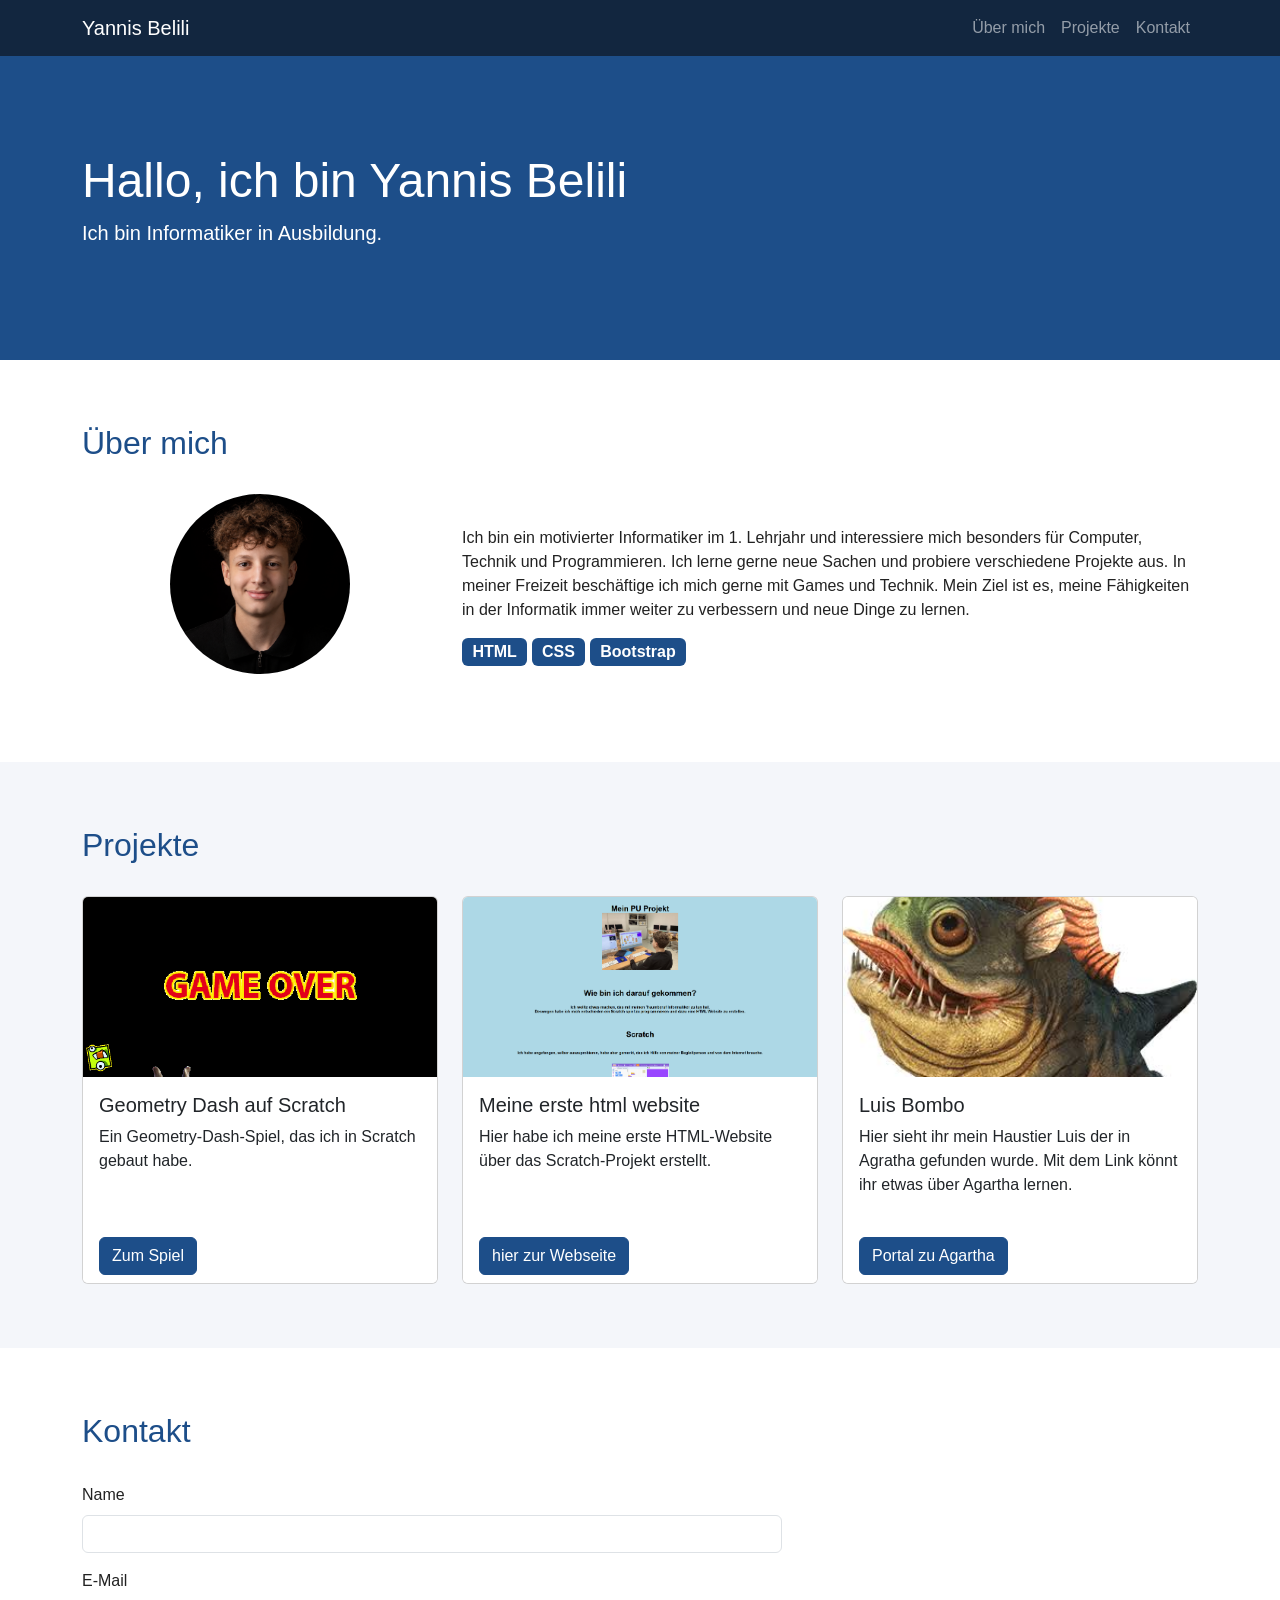
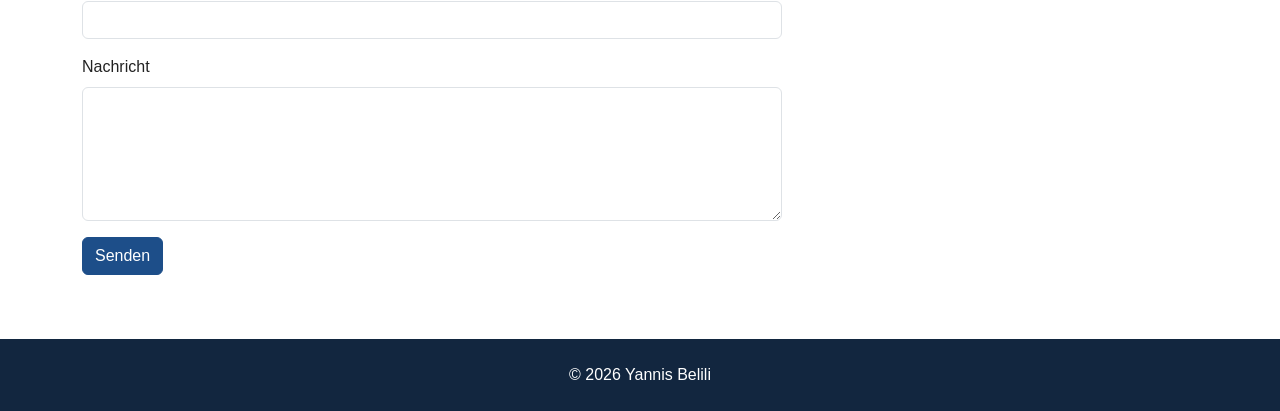
==== website.html @ b558b3c4 "first commit" ====
<!DOCTYPE html>
<html lang="de">
<head>
  <meta charset="UTF-8">
  <meta name="viewport" content="width=device-width, initial-scale=1">
  <title>Portfolio von Yannis Belili</title>
  <link rel="icon" type="image/png" href="icon.png">
  <link href="https://cdn.jsdelivr.net/npm/bootstrap@5.3.3/dist/css/bootstrap.min.css" rel="stylesheet">
  <link rel="stylesheet" href="website.css">
</head>
<body>

  <a class="visually-hidden-focusable" href="#inhalt">Zum Inhalt springen</a>

  <!-- Navigation -->
  <nav class="navbar navbar-expand-md navbar-dunkel" data-bs-theme="dark">
    <div class="container">
      <a class="navbar-brand" href="#start">Yannis Belili</a>
      <button class="navbar-toggler" type="button" data-bs-toggle="collapse" data-bs-target="#menue" aria-label="Menü öffnen oder schliessen">
        <span class="navbar-toggler-icon"></span>
      </button>
      <div class="collapse navbar-collapse" id="menue">
        <ul class="navbar-nav ms-auto">
          <li class="nav-item"><a class="nav-link" href="#ueber-mich">Über mich</a></li>
          <li class="nav-item"><a class="nav-link" href="#projekte">Projekte</a></li>
          <li class="nav-item"><a class="nav-link" href="#kontakt">Kontakt</a></li>
        </ul>
      </div>
    </div>
  </nav>

  <main id="inhalt">

    <!-- Start -->
    <section id="start" class="startbereich">
      <div class="container">
        <h1>Hallo, ich bin Yannis Belili</h1>
        <p class="lead">Ich bin Informatiker in Ausbildung.</p>
      </div>
    </section>

    <!-- Über mich -->
    <section id="ueber-mich" class="abschnitt">
      <div class="container">
        <h2>Über mich</h2>
        <div class="row align-items-center">
          <div class="col-md-4 text-center mb-4">
            <img src="bilder/yannis.png" class="profilbild" alt="Foto Yannis">
          </div>
          <div class="col-md-8">
            <p>Ich bin ein motivierter Informatiker im 1. Lehrjahr und interessiere mich besonders für Computer, Technik und Programmieren.
               Ich lerne gerne neue Sachen und probiere verschiedene Projekte aus.
               In meiner Freizeit beschäftige ich mich gerne mit Games und Technik.
               Mein Ziel ist es, meine Fähigkeiten in der Informatik immer weiter zu verbessern und neue Dinge zu lernen.</p>
            <span class="badge fertigkeit">HTML</span>
            <span class="badge fertigkeit">CSS</span>
            <span class="badge fertigkeit">Bootstrap</span>
          </div>
        </div>
      </div>
    </section>

    <!-- Projekte -->
    <section id="projekte" class="abschnitt abschnitt-hell">
      <div class="container">
        <h2>Projekte</h2>
        <div class="row g-4">

          <div class="col-md-6 col-lg-4">
            <div class="card h-100">
              <img src="bilder/Bildg.png" class="card-img-top projekt-bild" alt="Geometry Dash auf Scratch">
              <div class="card-body">
                <h3 class="h5">Geometry Dash auf Scratch</h3>
                <p>Ein Geometry-Dash-Spiel, das ich in Scratch gebaut habe.</p>
              </div>
              <div class="card-footer">
                <a href="https://scratch.mit.edu/projects/1275040386/" target="_blank" rel="noopener" class="btn btn-primary">Zum Spiel</a>
              </div>
            </div>
          </div>

          <div class="col-md-6 col-lg-4">
            <div class="card h-100">
              <img src="bilder/bildhtml.png" class="card-img-top projekt-bild" alt="html website">
              <div class="card-body">
                <h3 class="h5">Meine erste html website</h3>
                <p>Hier habe ich meine erste HTML-Website über das Scratch-Projekt erstellt.</p>
              </div>
              <div class="card-footer">
                <a href="https://spa.sekundarschule-seuzach.ch/yannis/" target="_blank" rel="noopener" class="btn btn-primary">hier zur Webseite</a>
              </div>
            </div>
          </div>

          <div class="col-md-6 col-lg-4">
            <div class="card h-100">
              <img src="bilder/ark.png" class="card-img-top projekt-bild" alt="ark Haustier">
              <div class="card-body">
                <h3 class="h5">Luis Bombo</h3>
                <p>Hier sieht ihr mein Haustier Luis der in Agratha gefunden wurde. Mit dem Link könnt ihr etwas über Agartha lernen.</p>
              </div>
              <div class="card-footer">
                <a href="https://en.wikipedia.org/wiki/Agartha" target="_blank" rel="noopener" class="btn btn-primary">Portal zu Agartha</a>
              </div>
            </div>
          </div>

        </div>
      </div>
    </section>

    <!-- Kontakt -->
    <section id="kontakt" class="abschnitt">
      <div class="container">
        <h2>Kontakt</h2>
        <form action="#" method="post" class="formular">
          <div class="mb-3">
            <label for="name" class="form-label">Name</label>
            <input type="text" class="form-control" id="name" name="name" required>
          </div>
          <div class="mb-3">
            <label for="email" class="form-label">E-Mail</label>
            <input type="email" class="form-control" id="email" name="email" required>
          </div>
          <div class="mb-3">
            <label for="nachricht" class="form-label">Nachricht</label>
            <textarea class="form-control" id="nachricht" name="nachricht" rows="5" required></textarea>
          </div>
          <button type="submit" class="btn btn-primary">Senden</button>
        </form>
      </div>
    </section>

  </main>

  <footer class="fusszeile">
    <p>&copy; 2026 Yannis Belili</p>
  </footer>

  <script src="https://cdn.jsdelivr.net/npm/bootstrap@5.3.3/dist/js/bootstrap.bundle.min.js"></script>
</body>
</html>
---- website.css ----
body {
  font-family: Arial, Helvetica, sans-serif;
  color: #222;
}

h2 {
  color: #1d4e89;
  margin-bottom: 2rem;
}

.navbar-dunkel {
  background-color: #12263f;
}

.startbereich {
  background-color: #1d4e89;
  color: white;
  padding: 6rem 0;
}

.startbereich h1 {
  font-size: 3rem;
}

.abschnitt {
  padding: 4rem 0;
}

.abschnitt-hell {
  background-color: #f4f6fa;
}

.profilbild {
  width: 180px;
  height: 180px;
  border-radius: 50%;
  object-fit: cover;
}

.fertigkeit {
  background-color: #1d4e89;
  font-size: 1rem;
}

.projekt-bild {
  height: 180px;
  object-fit: cover;
}

.card-footer {
  background-color: white;
  border-top: none;
}

.formular {
  max-width: 700px;
}

.btn-primary {
  background-color: #1d4e89;
  border-color: #1d4e89;
}

.btn-primary:hover {
  background-color: #12263f;
  border-color: #12263f;
}

a:focus,
button:focus,
input:focus,
textarea:focus {
  outline: 3px solid #f2c14e;
  outline-offset: 2px;
}

.fusszeile {
  background-color: #12263f;
  color: white;
  text-align: center;
  padding: 1.5rem 0;
}

.fusszeile p {
  margin: 0;
}
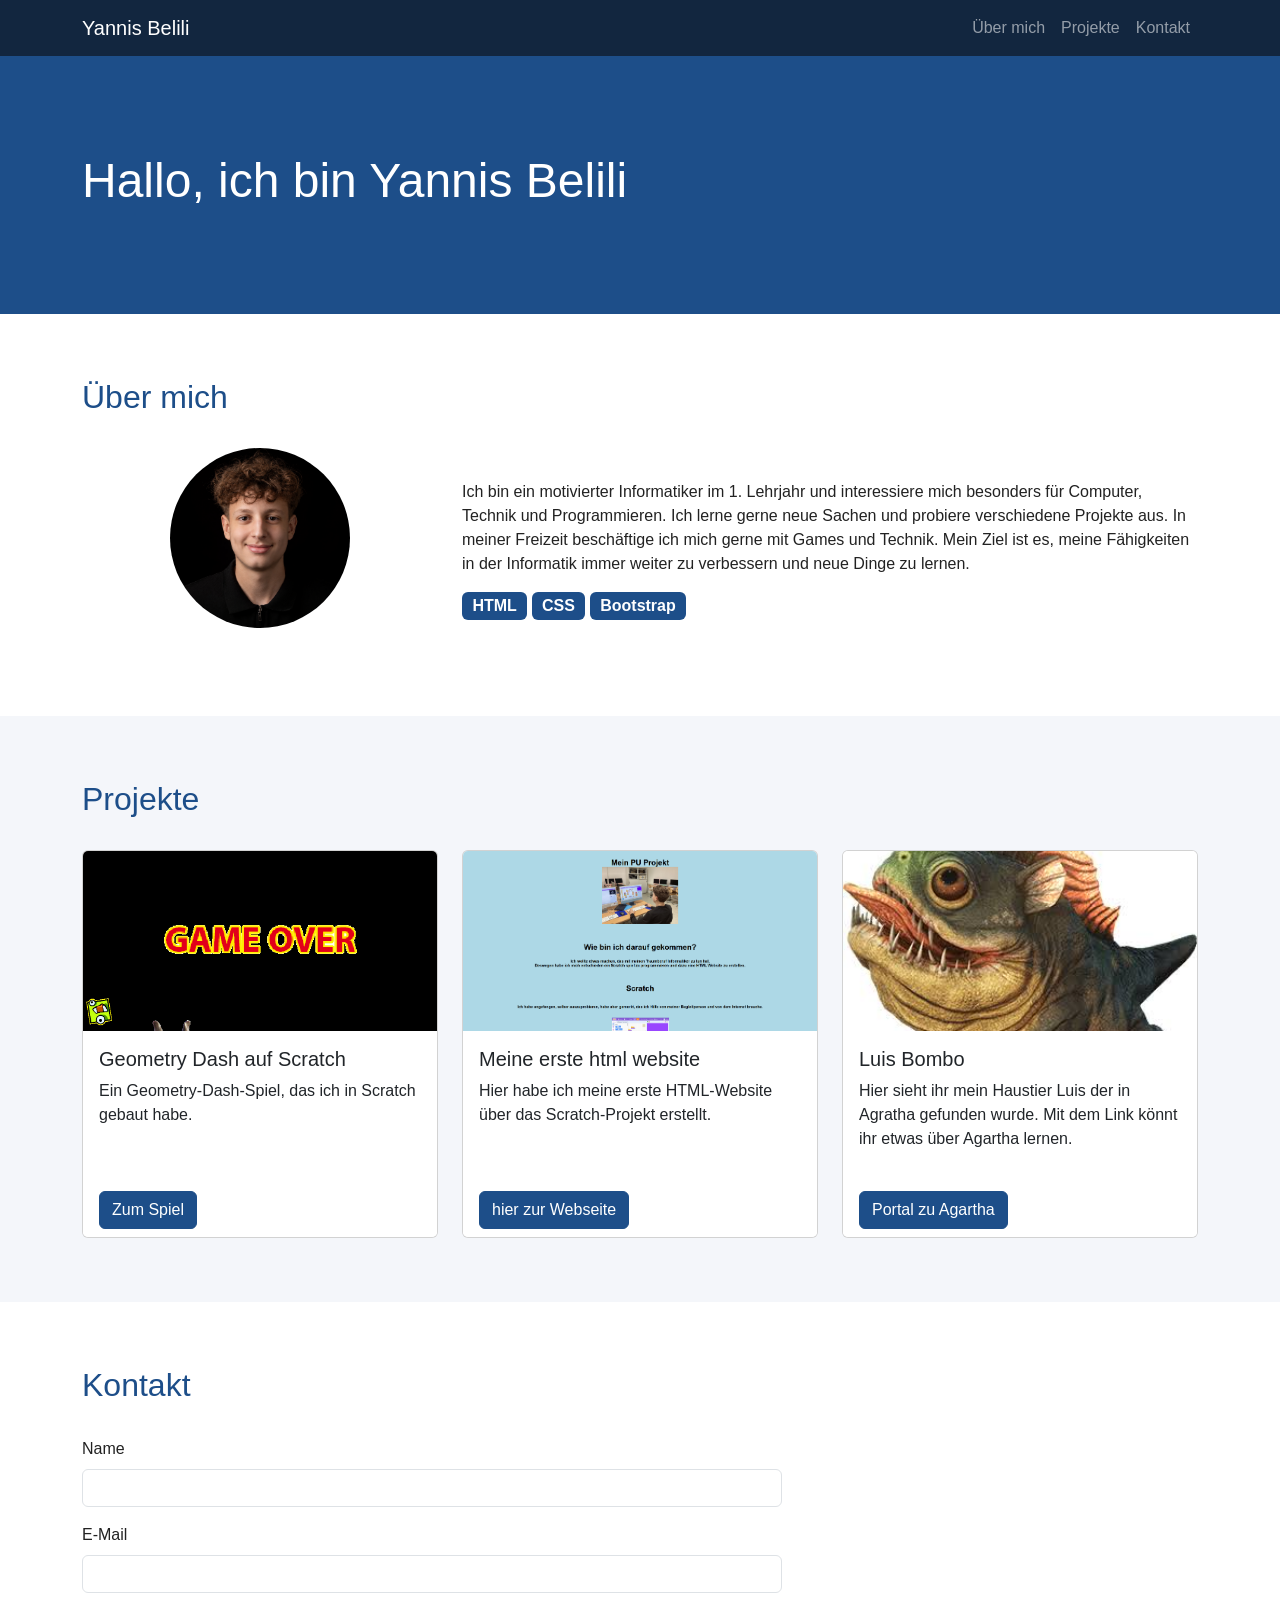
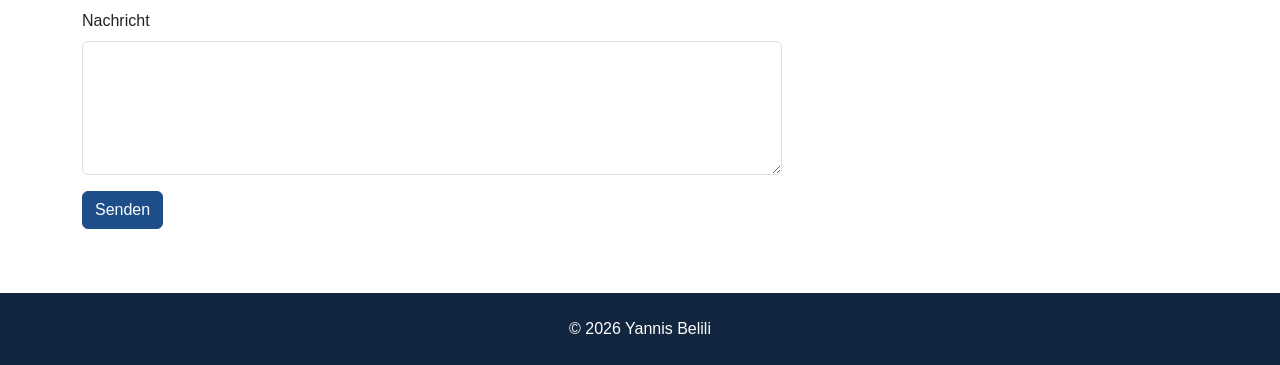
==== commit 27c4b2d7: "final version finished" ====
--- a/website.html
+++ b/website.html
@@ -12,7 +12,7 @@
 
   <a class="visually-hidden-focusable" href="#inhalt">Zum Inhalt springen</a>
 
-  <!-- Navigation -->
+  
   <nav class="navbar navbar-expand-md navbar-dunkel" data-bs-theme="dark">
     <div class="container">
       <a class="navbar-brand" href="#start">Yannis Belili</a>
@@ -28,18 +28,14 @@
       </div>
     </div>
   </nav>
-
   <main id="inhalt">
 
-    <!-- Start -->
+   
     <section id="start" class="startbereich">
       <div class="container">
         <h1>Hallo, ich bin Yannis Belili</h1>
-        <p class="lead">Ich bin Informatiker in Ausbildung.</p>
       </div>
     </section>
-
-    <!-- Über mich -->
     <section id="ueber-mich" class="abschnitt">
       <div class="container">
         <h2>Über mich</h2>
@@ -59,9 +55,7 @@
         </div>
       </div>
     </section>
-
-    <!-- Projekte -->
-    <section id="projekte" class="abschnitt abschnitt-hell">
+      <section id="projekte" class="abschnitt abschnitt-hell">
       <div class="container">
         <h2>Projekte</h2>
         <div class="row g-4">
@@ -78,7 +72,6 @@
               </div>
             </div>
           </div>
-
           <div class="col-md-6 col-lg-4">
             <div class="card h-100">
               <img src="bilder/bildhtml.png" class="card-img-top projekt-bild" alt="html website">
@@ -91,7 +84,6 @@
               </div>
             </div>
           </div>
-
           <div class="col-md-6 col-lg-4">
             <div class="card h-100">
               <img src="bilder/ark.png" class="card-img-top projekt-bild" alt="ark Haustier">
@@ -108,8 +100,7 @@
         </div>
       </div>
     </section>
-
-    <!-- Kontakt -->
+    
     <section id="kontakt" class="abschnitt">
       <div class="container">
         <h2>Kontakt</h2>
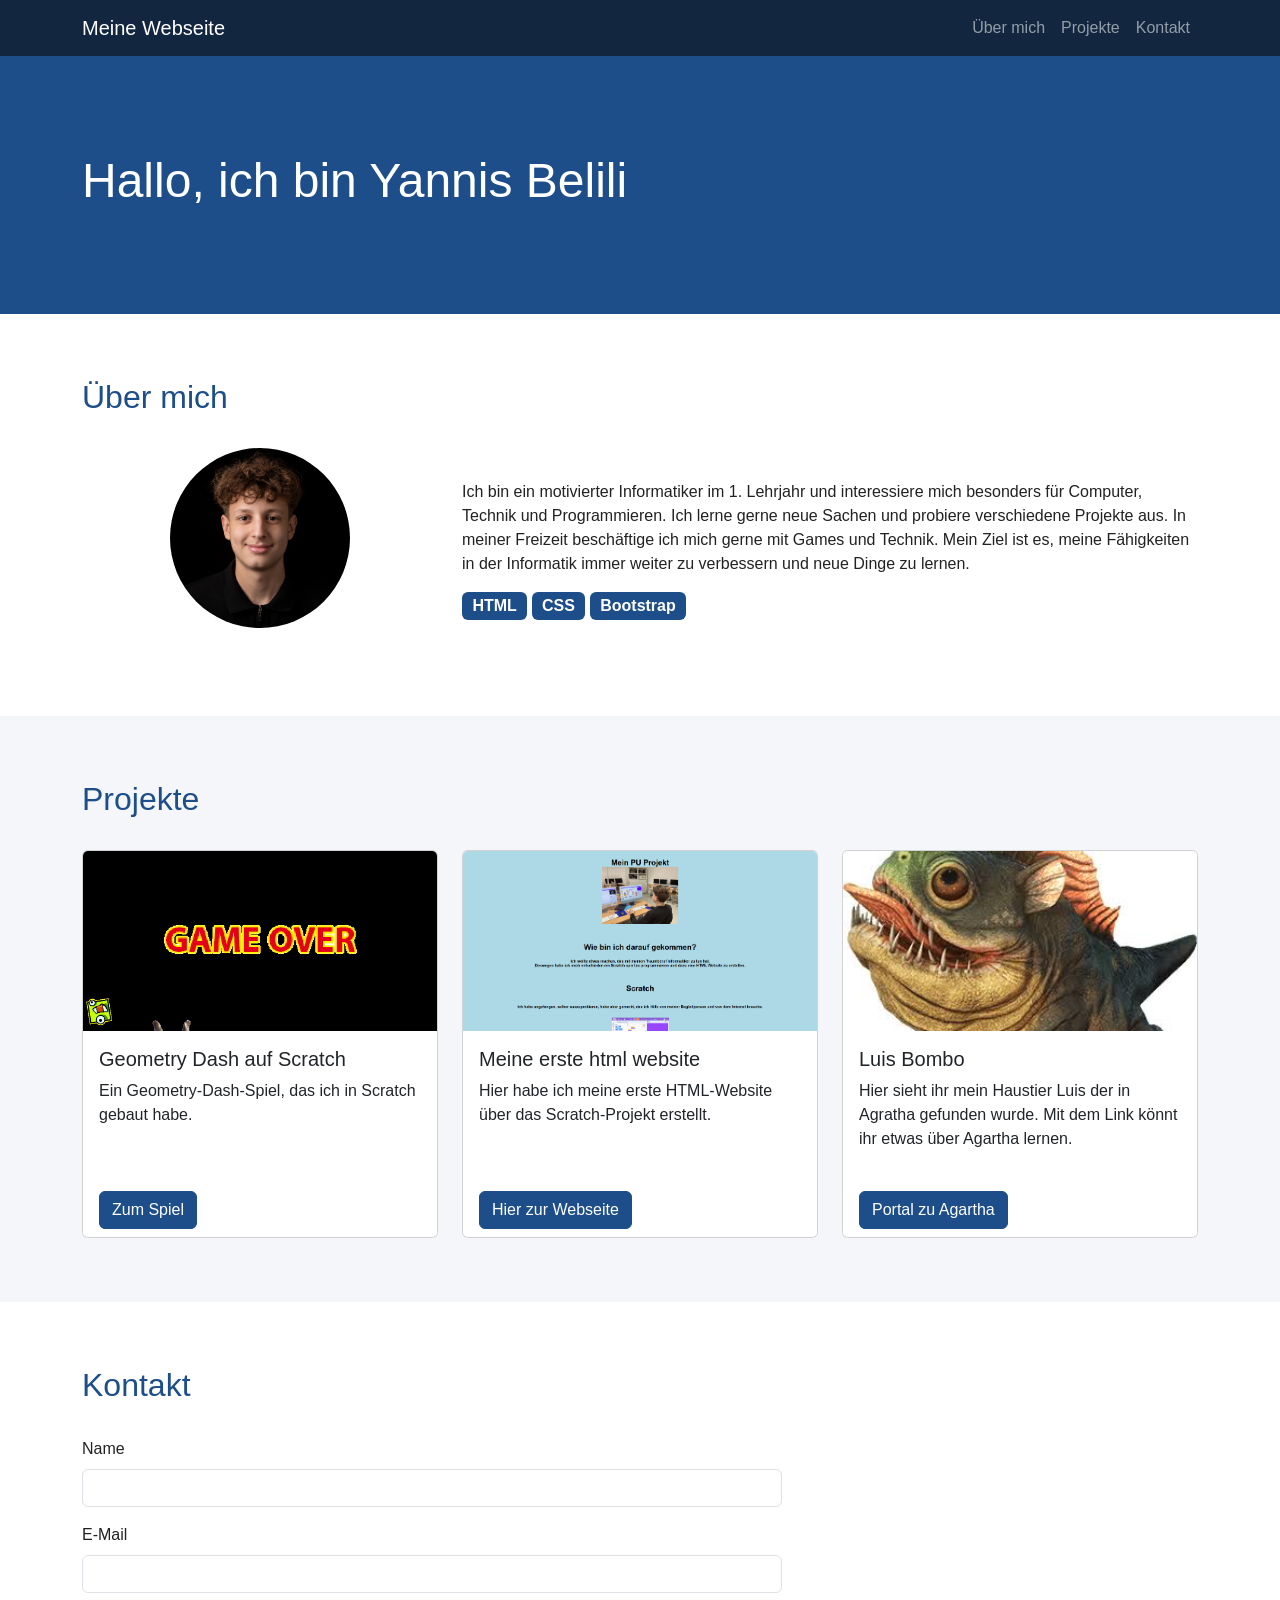
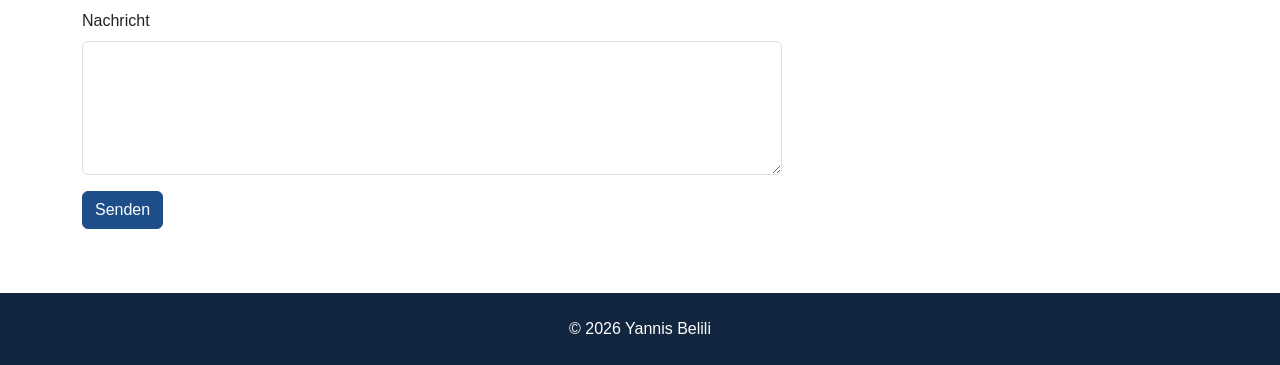
==== commit b28a27dc: "sticky navbar added" ====
--- a/website.html
+++ b/website.html
@@ -13,21 +13,21 @@
   <a class="visually-hidden-focusable" href="#inhalt">Zum Inhalt springen</a>
 
   
-  <nav class="navbar navbar-expand-md navbar-dunkel" data-bs-theme="dark">
-    <div class="container">
-      <a class="navbar-brand" href="#start">Yannis Belili</a>
-      <button class="navbar-toggler" type="button" data-bs-toggle="collapse" data-bs-target="#menue" aria-label="Menü öffnen oder schliessen">
-        <span class="navbar-toggler-icon"></span>
-      </button>
-      <div class="collapse navbar-collapse" id="menue">
-        <ul class="navbar-nav ms-auto">
-          <li class="nav-item"><a class="nav-link" href="#ueber-mich">Über mich</a></li>
-          <li class="nav-item"><a class="nav-link" href="#projekte">Projekte</a></li>
-          <li class="nav-item"><a class="nav-link" href="#kontakt">Kontakt</a></li>
-        </ul>
-      </div>
+  <nav class="navbar navbar-expand-md navbar-dunkel sticky-top" data-bs-theme="dark">
+  <div class="container">
+    <a class="navbar-brand" href="#start">Meine Webseite</a>
+    <button class="navbar-toggler" type="button" data-bs-toggle="collapse" data-bs-target="#menue" aria-controls="menue" aria-expanded="false" aria-label="Menü öffnen oder schliessen">
+      <span class="navbar-toggler-icon"></span>
+    </button>
+    <div class="collapse navbar-collapse" id="menue">
+      <ul class="navbar-nav ms-auto">
+        <li class="nav-item"><a class="nav-link" href="#ueber-mich">Über mich</a></li>
+        <li class="nav-item"><a class="nav-link" href="#projekte">Projekte</a></li>
+        <li class="nav-item"><a class="nav-link" href="#kontakt">Kontakt</a></li>
+      </ul>
     </div>
-  </nav>
+  </div>
+</nav>
   <main id="inhalt">
 
    
@@ -80,7 +80,7 @@
                 <p>Hier habe ich meine erste HTML-Website über das Scratch-Projekt erstellt.</p>
               </div>
               <div class="card-footer">
-                <a href="https://spa.sekundarschule-seuzach.ch/yannis/" target="_blank" rel="noopener" class="btn btn-primary">hier zur Webseite</a>
+                <a href="https://spa.sekundarschule-seuzach.ch/yannis/" target="_blank" rel="noopener" class="btn btn-primary">Hier zur Webseite</a>
               </div>
             </div>
           </div>
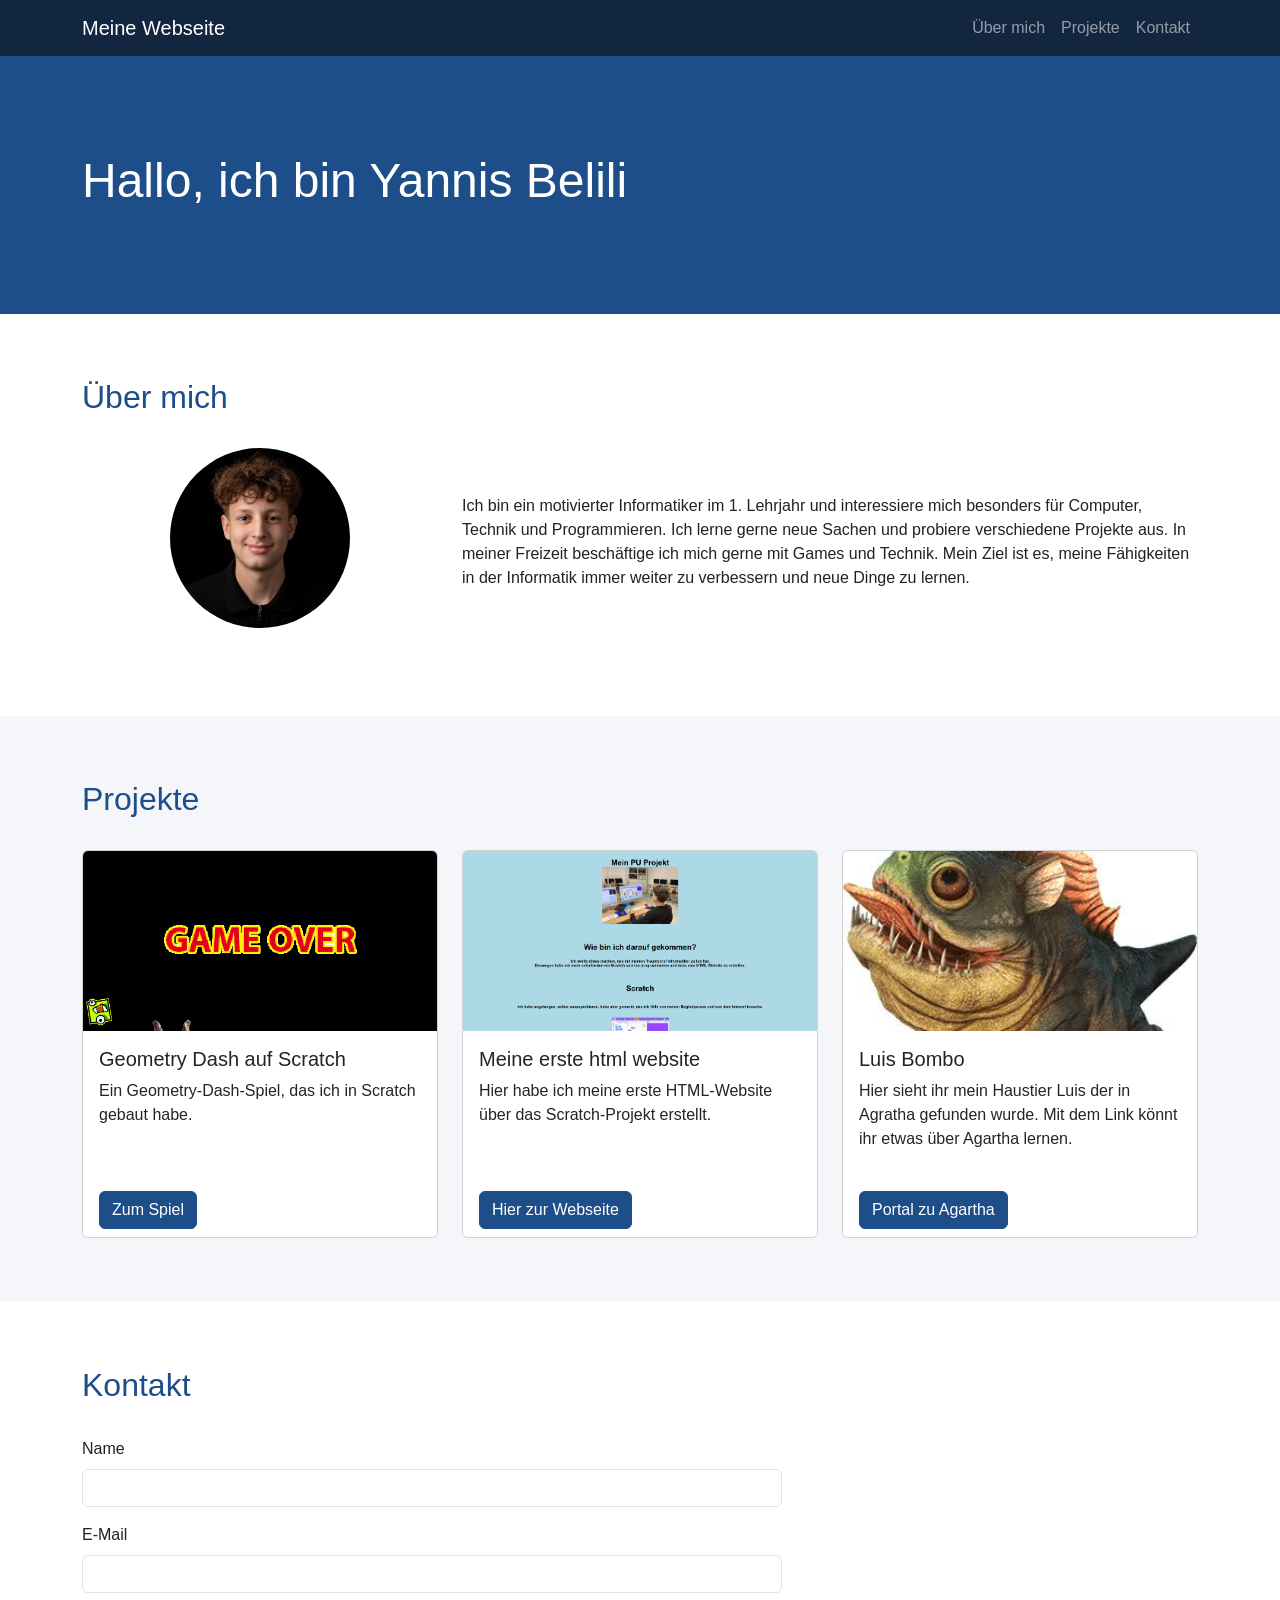
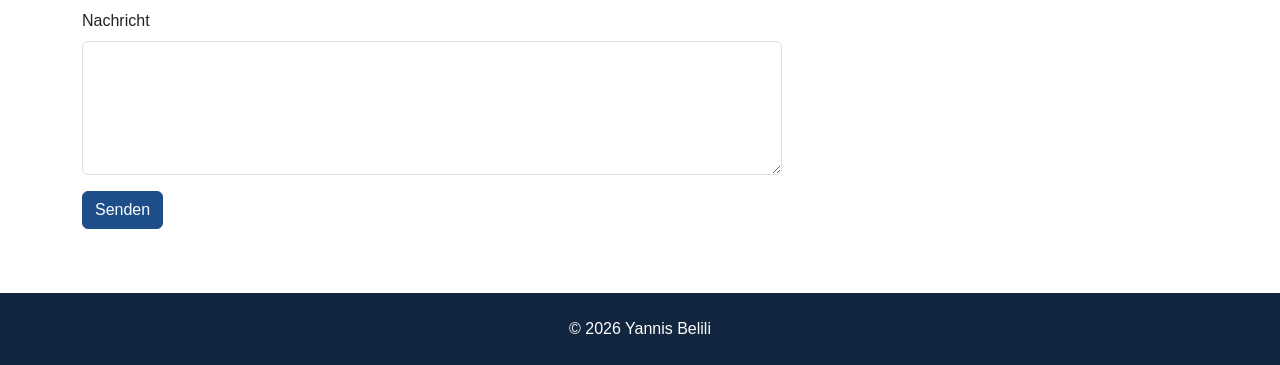
==== commit 58d7acd5: "tags removed and pdf was added" ====
--- a/website.html
+++ b/website.html
@@ -48,9 +48,7 @@
                Ich lerne gerne neue Sachen und probiere verschiedene Projekte aus.
                In meiner Freizeit beschäftige ich mich gerne mit Games und Technik.
                Mein Ziel ist es, meine Fähigkeiten in der Informatik immer weiter zu verbessern und neue Dinge zu lernen.</p>
-            <span class="badge fertigkeit">HTML</span>
-            <span class="badge fertigkeit">CSS</span>
-            <span class="badge fertigkeit">Bootstrap</span>
+            
           </div>
         </div>
       </div>
